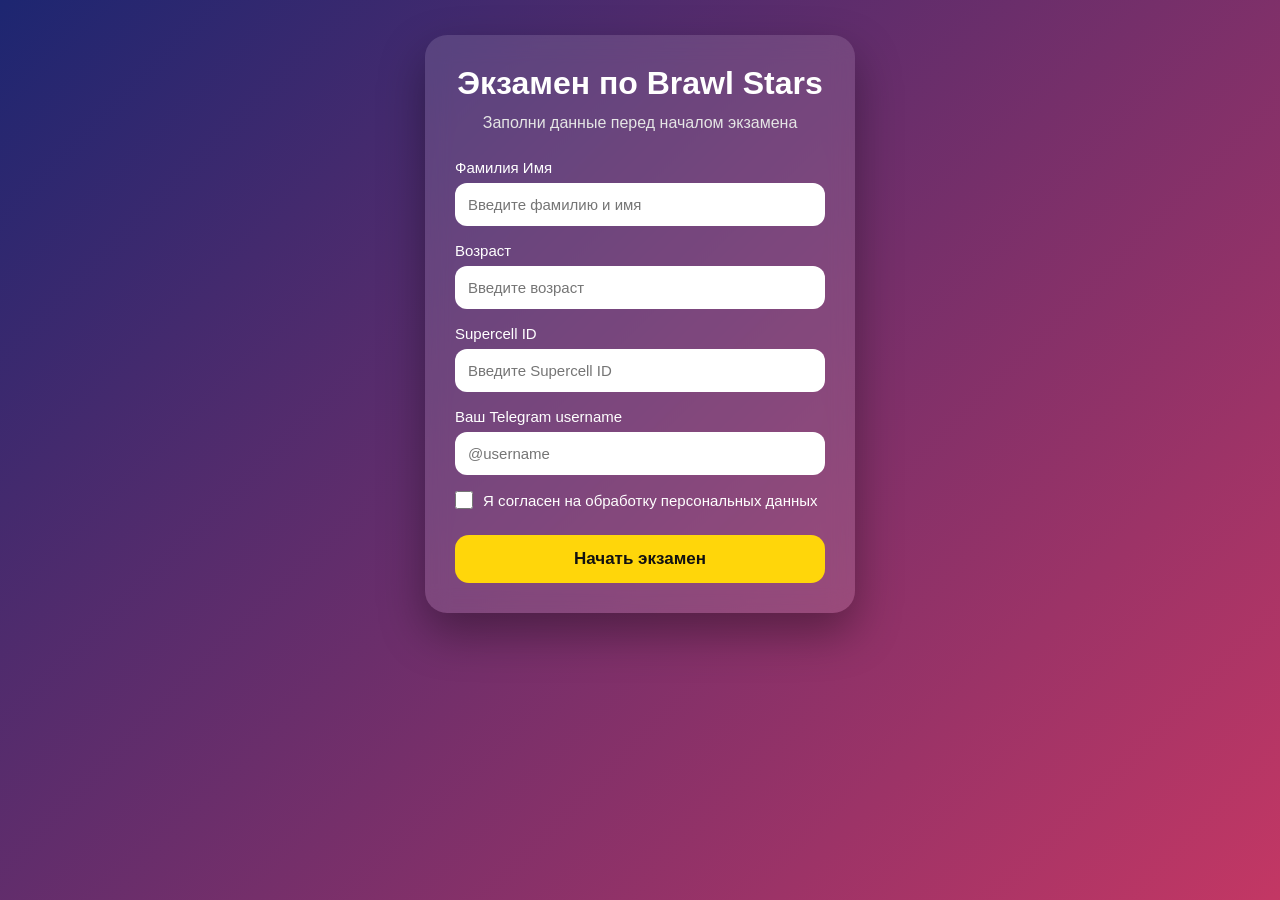
==== index.html @ 9464510b "Add files via upload" ====
<!DOCTYPE html>
<html lang="ru">
<head>
  <meta charset="UTF-8" />
  <meta name="viewport" content="width=device-width, initial-scale=1.0" />
  <title>Регистрация | Экзамен по Brawl Stars</title>
  <link rel="stylesheet" href="style.css" />

  <style>
    .rules-overlay {
      position: fixed;
      inset: 0;
      background: rgba(0, 0, 0, 0.72);
      display: none;
      justify-content: center;
      align-items: center;
      z-index: 9999;
      padding: 20px;
    }

    .rules-overlay.active {
      display: flex;
    }

    .rules-modal {
      width: 100%;
      max-width: 620px;
      background: linear-gradient(135deg, #3b235c, #6d2f70);
      border-radius: 24px;
      padding: 32px;
      box-shadow: 0 25px 70px rgba(0, 0, 0, 0.55);
      border: 2px solid rgba(255, 214, 10, 0.45);
      color: #fff;
      animation: modalShow 0.25s ease;
    }

    @keyframes modalShow {
      from {
        opacity: 0;
        transform: scale(0.92) translateY(20px);
      }
      to {
        opacity: 1;
        transform: scale(1) translateY(0);
      }
    }

    .rules-modal h2 {
      text-align: center;
      color: #ffd60a;
      font-size: 28px;
      margin-bottom: 10px;
      text-transform: uppercase;
    }

    .rules-subtitle {
      text-align: center;
      color: #e8e8e8;
      margin-bottom: 24px;
      font-size: 16px;
    }

    .rules-list {
      background: rgba(0, 0, 0, 0.25);
      border-radius: 18px;
      padding: 20px;
      margin-bottom: 20px;
      line-height: 1.6;
    }

    .rules-list p {
      margin-bottom: 10px;
      font-size: 16px;
    }

    .rules-warning {
      color: #ffd60a;
      font-weight: bold;
      margin-top: 14px;
      text-align: center;
    }

    .rules-check {
      display: flex;
      flex-direction: row;
      align-items: center;
      gap: 12px;
      margin: 18px 0;
      font-size: 15px;
      cursor: pointer;
    }

    .rules-check input {
      width: 20px;
      height: 20px;
      cursor: pointer;
    }

    .rules-buttons {
      display: flex;
      gap: 12px;
      margin-top: 20px;
    }

    .rules-buttons button {
      flex: 1;
      margin-top: 0;
    }

    .rules-cancel {
      background: rgba(255, 255, 255, 0.18);
      color: #fff;
    }

    .rules-cancel:hover {
      background: rgba(255, 255, 255, 0.28);
    }

    .rules-ok:disabled {
      opacity: 0.45;
      cursor: not-allowed;
      transform: none;
    }

    @media (max-width: 520px) {
      .rules-modal {
        padding: 24px;
      }

      .rules-modal h2 {
        font-size: 22px;
      }

      .rules-buttons {
        flex-direction: column;
      }
    }
  </style>
</head>
<body>

  <div class="container">
    <div class="card">
      <h1>Экзамен по Brawl Stars</h1>
      <p class="subtitle">Заполни данные перед началом экзамена</p>

      <form id="registerForm">
        <label>
          Фамилия Имя
          <input type="text" id="fullName" placeholder="Введите фамилию и имя" required />
        </label>

        <label>
          Возраст
          <input type="number" id="age" placeholder="Введите возраст" required min="1" />
        </label>

        <label>
          Supercell ID
          <input type="text" id="supercellId" placeholder="Введите Supercell ID" required />
        </label>

        <label>
          Ваш Telegram username
          <input type="text" id="telegram" placeholder="@username" required />
        </label>

        <label class="checkbox">
          <input type="checkbox" id="consent" required />
          <span>Я согласен на обработку персональных данных</span>
        </label>

        <button type="submit">Начать экзамен</button>
      </form>
    </div>
  </div>

  <div class="rules-overlay" id="rulesOverlay">
    <div class="rules-modal">
      <h2>Внимание</h2>
      <p class="rules-subtitle">Правила проведения экзамена</p>

      <div class="rules-list">
        <p>1. На прохождение экзамена даётся 40 минут.</p>
        <p>2. Нельзя сворачивать вкладку с экзаменом.</p>
        <p>3. Нельзя переходить в другие окна, программы или вкладки.</p>
        <p>4. Нельзя закрывать или обновлять страницу до завершения экзамена.</p>
        <p>5. Нельзя пользоваться поиском, подсказками и сторонними материалами.</p>
        <p>6. Экзамен можно пройти только один раз.</p>
        <p>7. Повторное прохождение экзамена автоматически фиксируется системой и не засчитывается.</p>
        <p>8. При нарушении правил экзамен автоматически аннулируется.</p>

        <p class="rules-warning">
          Система фиксирует нарушения и повторные попытки. В таком случае результат экзамена будет аннулирован.
        </p>
      </div>

      <label class="rules-check">
        <input type="checkbox" id="rulesAccepted" />
        <span>Я ознакомился с правилами проведения экзамена</span>
      </label>

      <div class="rules-buttons">
        <button type="button" class="rules-cancel" id="cancelRulesBtn">Отмена</button>
        <button type="button" class="rules-ok" id="startExamBtn" disabled>ОК, начать экзамен</button>
      </div>
    </div>
  </div>

  <script>
    const form = document.getElementById("registerForm");
    const rulesOverlay = document.getElementById("rulesOverlay");
    const rulesAccepted = document.getElementById("rulesAccepted");
    const startExamBtn = document.getElementById("startExamBtn");
    const cancelRulesBtn = document.getElementById("cancelRulesBtn");
    const telegramInput = document.getElementById("telegram");

    let savedUserData = null;

    telegramInput.addEventListener("focus", function() {
      if (!telegramInput.value.trim()) {
        telegramInput.value = "@";
      }
    });

    telegramInput.addEventListener("input", function() {
      let value = telegramInput.value;

      value = value.replace(/\s/g, "");
      value = value.replace(/@+/g, "");

      telegramInput.value = value ? "@" + value : "@";
    });

    telegramInput.addEventListener("blur", function() {
      if (telegramInput.value === "@") {
        telegramInput.value = "";
      } else {
        telegramInput.value = normalizeTelegramInput(telegramInput.value);
      }
    });

    form.addEventListener("submit", function(event) {
      event.preventDefault();

      savedUserData = {
        fullName: document.getElementById("fullName").value.trim(),
        age: document.getElementById("age").value.trim(),
        supercellId: document.getElementById("supercellId").value.trim(),
        telegram: normalizeTelegramInput(document.getElementById("telegram").value)
      };

      rulesAccepted.checked = false;
      startExamBtn.disabled = true;
      rulesOverlay.classList.add("active");
    });

    rulesAccepted.addEventListener("change", function() {
      startExamBtn.disabled = !rulesAccepted.checked;
    });

    cancelRulesBtn.addEventListener("click", function() {
      rulesOverlay.classList.remove("active");
    });

    startExamBtn.addEventListener("click", function() {
      if (!rulesAccepted.checked || !savedUserData) {
        return;
      }

      localStorage.setItem("brawlExamUser", JSON.stringify(savedUserData));
      localStorage.setItem("brawlExamStartTime", Date.now());
      localStorage.removeItem("brawlExamResult");
      localStorage.removeItem("brawlExamViolation");

      window.location.href = "exam.html";
    });

    function normalizeTelegramInput(value) {
      value = value.trim().replace(/\s/g, "").replace(/@+/g, "");

      if (!value) {
        return "";
      }

      return "@" + value;
    }
  </script>

</body>
</html>
---- style.css ----
* {
    box-sizing: border-box;
    margin: 0;
    padding: 0;
  }
  
  body {
    min-height: 100vh;
    font-family: Arial, sans-serif;
    background: linear-gradient(135deg, #1d2671, #c33764);
    color: #fff;
  }
  
  .container {
    min-height: 100vh;
    display: flex;
    justify-content: center;
    align-items: flex-start;
    padding: 35px 20px;
  }
  
  .card {
    width: 100%;
    max-width: 430px;
    background: rgba(255, 255, 255, 0.12);
    padding: 30px;
    border-radius: 22px;
    box-shadow: 0 20px 45px rgba(0, 0, 0, 0.35);
    backdrop-filter: blur(12px);
  }
  
  .exam-card {
    max-width: 900px;
  }
  
  h1 {
    text-align: center;
    margin-bottom: 10px;
  }
  
  .subtitle {
    text-align: center;
    margin-bottom: 25px;
    color: #e5e5e5;
    line-height: 1.4;
  }
  
  form {
    display: flex;
    flex-direction: column;
    gap: 16px;
  }
  
  label {
    display: flex;
    flex-direction: column;
    gap: 7px;
    font-size: 15px;
  }
  
  input {
    padding: 13px;
    border-radius: 12px;
    border: none;
    outline: none;
    font-size: 15px;
  }
  
  input:focus,
  textarea:focus {
    box-shadow: 0 0 0 3px rgba(255, 214, 10, 0.6);
  }
  
  .checkbox {
    flex-direction: row;
    align-items: center;
    gap: 10px;
  }
  
  .checkbox input {
    width: 18px;
    height: 18px;
  }
  
  button {
    margin-top: 10px;
    padding: 14px;
    border: none;
    border-radius: 14px;
    background: #ffd60a;
    color: #111;
    font-size: 17px;
    font-weight: bold;
    cursor: pointer;
    transition: 0.2s;
  }
  
  button:hover {
    transform: translateY(-2px);
    background: #ffea00;
  }
  
  .timer-box {
    margin: 25px 0;
    padding: 18px;
    text-align: center;
    background: rgba(0, 0, 0, 0.25);
    border-radius: 16px;
    font-size: 20px;
    font-weight: bold;
  }
  
  #timer {
    color: #ffd60a;
    font-size: 28px;
  }
  
  .level-title {
    margin: 35px 0 20px;
    padding: 14px;
    border-radius: 14px;
    background: rgba(255, 214, 10, 0.2);
    color: #ffd60a;
    text-align: center;
  }
  
  .question-block {
    margin-bottom: 24px;
    padding: 20px;
    border-radius: 18px;
    background: rgba(255, 255, 255, 0.13);
  }
  
  .question-block h3 {
    margin-bottom: 8px;
    line-height: 1.4;
  }
  
  .question-points {
    margin-bottom: 14px;
    color: #ffd60a;
    font-weight: bold;
  }
  
  .answer-option {
    display: flex;
    flex-direction: row;
    align-items: center;
    gap: 11px;
    margin: 10px 0;
    padding: 12px;
    border-radius: 12px;
    background: rgba(0, 0, 0, 0.18);
    cursor: pointer;
  }
  
  .answer-option input {
    width: 18px;
    height: 18px;
  }
  
  .answer-option:hover {
    background: rgba(255, 255, 255, 0.18);
  }
  
  textarea {
    width: 100%;
    resize: vertical;
    padding: 14px;
    border-radius: 12px;
    border: none;
    outline: none;
    font-size: 15px;
    font-family: Arial, sans-serif;
  }
  
  .result-box {
    margin-top: 25px;
    padding: 25px;
    border-radius: 18px;
    background: rgba(0, 0, 0, 0.25);
    text-align: center;
    line-height: 1.6;
  }
  
  .result-box h2 {
    margin-bottom: 15px;
    color: #ffd60a;
  }
  
  .small-text {
    margin-top: 15px;
    font-size: 14px;
    color: #ddd;
  }
  
  .hidden {
    display: none;
  }
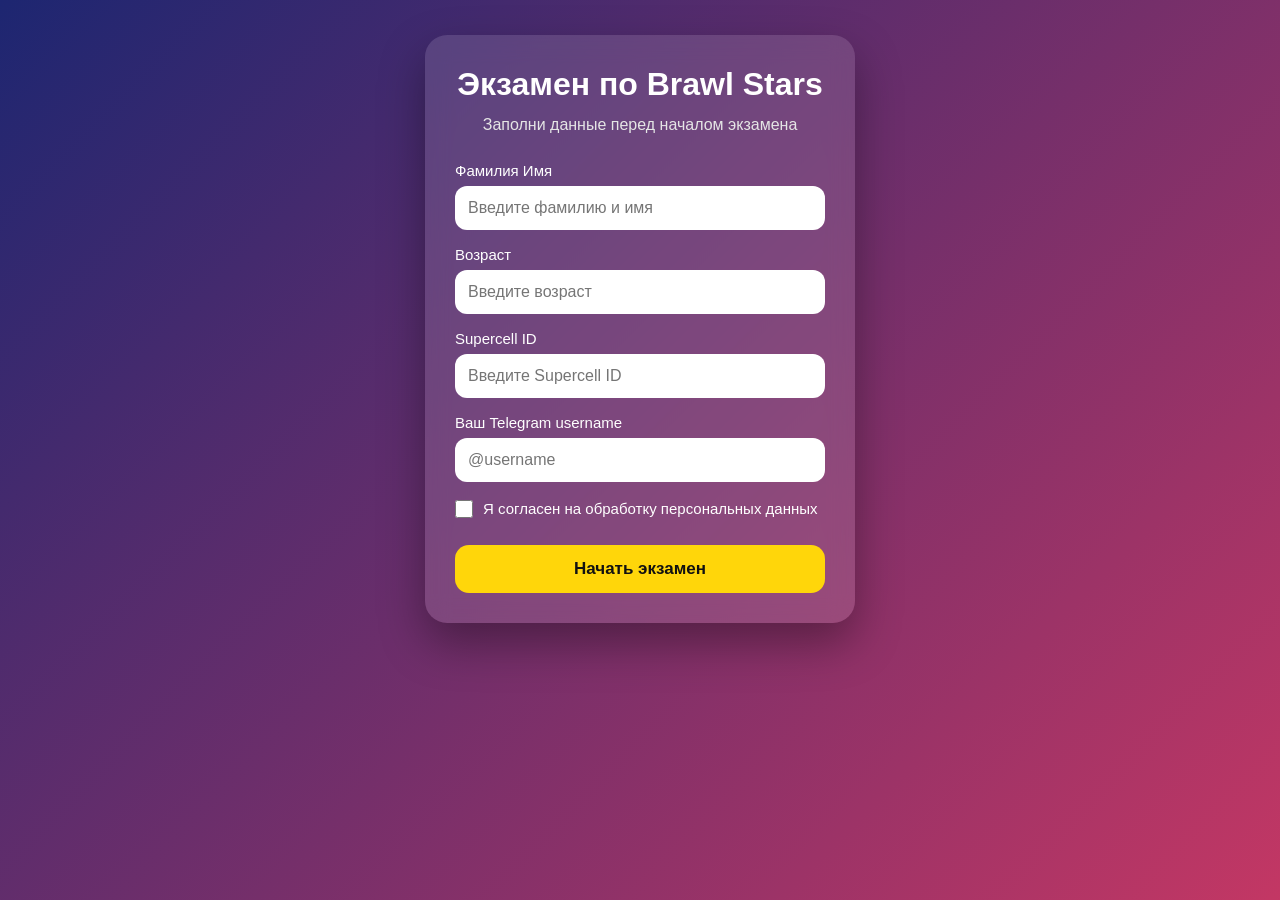
==== commit 004b7c94: "Update index.html" ====
--- a/index.html
+++ b/index.html
@@ -8,133 +8,188 @@
 
   <style>
     .rules-overlay {
-      position: fixed;
-      inset: 0;
-      background: rgba(0, 0, 0, 0.72);
-      display: none;
-      justify-content: center;
-      align-items: center;
-      z-index: 9999;
-      padding: 20px;
-    }
-
-    .rules-overlay.active {
-      display: flex;
-    }
-
-    .rules-modal {
-      width: 100%;
-      max-width: 620px;
-      background: linear-gradient(135deg, #3b235c, #6d2f70);
-      border-radius: 24px;
-      padding: 32px;
-      box-shadow: 0 25px 70px rgba(0, 0, 0, 0.55);
-      border: 2px solid rgba(255, 214, 10, 0.45);
-      color: #fff;
-      animation: modalShow 0.25s ease;
-    }
-
-    @keyframes modalShow {
-      from {
-        opacity: 0;
-        transform: scale(0.92) translateY(20px);
-      }
-      to {
-        opacity: 1;
-        transform: scale(1) translateY(0);
-      }
-    }
-
-    .rules-modal h2 {
-      text-align: center;
-      color: #ffd60a;
-      font-size: 28px;
-      margin-bottom: 10px;
-      text-transform: uppercase;
-    }
-
-    .rules-subtitle {
-      text-align: center;
-      color: #e8e8e8;
-      margin-bottom: 24px;
-      font-size: 16px;
-    }
-
-    .rules-list {
-      background: rgba(0, 0, 0, 0.25);
-      border-radius: 18px;
-      padding: 20px;
-      margin-bottom: 20px;
-      line-height: 1.6;
-    }
-
-    .rules-list p {
-      margin-bottom: 10px;
-      font-size: 16px;
-    }
-
-    .rules-warning {
-      color: #ffd60a;
-      font-weight: bold;
-      margin-top: 14px;
-      text-align: center;
-    }
-
-    .rules-check {
-      display: flex;
-      flex-direction: row;
-      align-items: center;
-      gap: 12px;
-      margin: 18px 0;
-      font-size: 15px;
-      cursor: pointer;
-    }
-
-    .rules-check input {
-      width: 20px;
-      height: 20px;
-      cursor: pointer;
-    }
-
-    .rules-buttons {
-      display: flex;
-      gap: 12px;
-      margin-top: 20px;
-    }
-
-    .rules-buttons button {
-      flex: 1;
-      margin-top: 0;
-    }
-
-    .rules-cancel {
-      background: rgba(255, 255, 255, 0.18);
-      color: #fff;
-    }
-
-    .rules-cancel:hover {
-      background: rgba(255, 255, 255, 0.28);
-    }
-
-    .rules-ok:disabled {
-      opacity: 0.45;
-      cursor: not-allowed;
-      transform: none;
-    }
-
-    @media (max-width: 520px) {
-      .rules-modal {
-        padding: 24px;
-      }
-
-      .rules-modal h2 {
-        font-size: 22px;
-      }
-
-      .rules-buttons {
-        flex-direction: column;
-      }
-    }
+  position: fixed;
+  inset: 0;
+  background: rgba(0, 0, 0, 0.72);
+  display: none;
+  justify-content: center;
+  align-items: center;
+  z-index: 9999;
+  padding: 20px;
+  overflow-y: auto;
+}
+
+.rules-overlay.active {
+  display: flex;
+}
+
+.rules-modal {
+  width: 100%;
+  max-width: 620px;
+  max-height: calc(100dvh - 40px);
+  background: linear-gradient(135deg, #3b235c, #6d2f70);
+  border-radius: 24px;
+  padding: 32px;
+  box-shadow: 0 25px 70px rgba(0, 0, 0, 0.55);
+  border: 2px solid rgba(255, 214, 10, 0.45);
+  color: #fff;
+  animation: modalShow 0.25s ease;
+  display: flex;
+  flex-direction: column;
+  overflow: hidden;
+}
+
+@keyframes modalShow {
+  from {
+    opacity: 0;
+    transform: scale(0.92) translateY(20px);
+  }
+  to {
+    opacity: 1;
+    transform: scale(1) translateY(0);
+  }
+}
+
+.rules-modal h2 {
+  text-align: center;
+  color: #ffd60a;
+  font-size: 28px;
+  margin-bottom: 10px;
+  text-transform: uppercase;
+  flex-shrink: 0;
+}
+
+.rules-subtitle {
+  text-align: center;
+  color: #e8e8e8;
+  margin-bottom: 20px;
+  font-size: 16px;
+  flex-shrink: 0;
+}
+
+.rules-list {
+  background: rgba(0, 0, 0, 0.25);
+  border-radius: 18px;
+  padding: 20px;
+  margin-bottom: 18px;
+  line-height: 1.6;
+  overflow-y: auto;
+  flex: 1;
+}
+
+.rules-list p {
+  margin-bottom: 10px;
+  font-size: 16px;
+}
+
+.rules-warning {
+  color: #ffd60a;
+  font-weight: bold;
+  margin-top: 14px;
+  text-align: center;
+}
+
+.rules-check {
+  display: flex;
+  flex-direction: row;
+  align-items: flex-start;
+  gap: 12px;
+  margin: 14px 0;
+  font-size: 15px;
+  cursor: pointer;
+  flex-shrink: 0;
+  line-height: 1.4;
+}
+
+.rules-check input {
+  width: 20px;
+  height: 20px;
+  min-width: 20px;
+  cursor: pointer;
+  margin-top: 2px;
+}
+
+.rules-buttons {
+  display: flex;
+  gap: 12px;
+  margin-top: 12px;
+  flex-shrink: 0;
+}
+
+.rules-buttons button {
+  flex: 1;
+  margin-top: 0;
+}
+
+.rules-cancel {
+  background: rgba(255, 255, 255, 0.18);
+  color: #fff;
+}
+
+.rules-cancel:hover {
+  background: rgba(255, 255, 255, 0.28);
+}
+
+.rules-ok:disabled {
+  opacity: 0.45;
+  cursor: not-allowed;
+  transform: none;
+}
+
+/* Телефоны */
+@media (max-width: 520px) {
+  .rules-overlay {
+    align-items: flex-start;
+    padding: 10px;
+  }
+
+  .rules-modal {
+    max-height: calc(100dvh - 20px);
+    padding: 18px;
+    border-radius: 18px;
+  }
+
+  .rules-modal h2 {
+    font-size: 22px;
+    margin-bottom: 6px;
+  }
+
+  .rules-subtitle {
+    font-size: 14px;
+    margin-bottom: 12px;
+  }
+
+  .rules-list {
+    padding: 14px;
+    border-radius: 14px;
+    margin-bottom: 12px;
+    line-height: 1.45;
+  }
+
+  .rules-list p {
+    font-size: 14px;
+    margin-bottom: 8px;
+  }
+
+  .rules-warning {
+    font-size: 14px;
+  }
+
+  .rules-check {
+    font-size: 14px;
+    margin: 10px 0;
+  }
+
+  .rules-buttons {
+    flex-direction: column;
+    gap: 8px;
+  }
+
+  .rules-buttons button {
+    padding: 12px;
+    font-size: 15px;
+  }
+}
   </style>
 </head>
 <body>
@@ -288,4 +343,4 @@
   </script>
 
 </body>
-</html>+</html>
--- a/style.css
+++ b/style.css
@@ -1,199 +1,395 @@
 * {
-    box-sizing: border-box;
-    margin: 0;
-    padding: 0;
-  }
-  
+  box-sizing: border-box;
+  margin: 0;
+  padding: 0;
+}
+
+html {
+  width: 100%;
+  min-height: 100%;
+  scroll-behavior: smooth;
+}
+
+body {
+  width: 100%;
+  min-height: 100vh;
+  font-family: Arial, sans-serif;
+  background: linear-gradient(135deg, #1d2671, #c33764);
+  color: #fff;
+  overflow-x: hidden;
+}
+
+.container {
+  width: 100%;
+  min-height: 100vh;
+  display: flex;
+  justify-content: center;
+  align-items: flex-start;
+  padding: 35px 20px;
+}
+
+.card {
+  width: 100%;
+  max-width: 430px;
+  background: rgba(255, 255, 255, 0.12);
+  padding: 30px;
+  border-radius: 22px;
+  box-shadow: 0 20px 45px rgba(0, 0, 0, 0.35);
+  backdrop-filter: blur(12px);
+}
+
+.exam-card {
+  max-width: 900px;
+}
+
+h1 {
+  text-align: center;
+  margin-bottom: 10px;
+  font-size: 32px;
+  line-height: 1.2;
+}
+
+h2 {
+  line-height: 1.3;
+}
+
+.subtitle {
+  text-align: center;
+  margin-bottom: 25px;
+  color: #e5e5e5;
+  line-height: 1.5;
+  word-break: break-word;
+}
+
+form {
+  display: flex;
+  flex-direction: column;
+  gap: 16px;
+}
+
+label {
+  display: flex;
+  flex-direction: column;
+  gap: 7px;
+  font-size: 15px;
+}
+
+input,
+textarea,
+button {
+  font-family: Arial, sans-serif;
+}
+
+input {
+  width: 100%;
+  padding: 13px;
+  border-radius: 12px;
+  border: none;
+  outline: none;
+  font-size: 16px;
+}
+
+textarea {
+  width: 100%;
+  resize: vertical;
+  min-height: 100px;
+  padding: 14px;
+  border-radius: 12px;
+  border: none;
+  outline: none;
+  font-size: 16px;
+  line-height: 1.4;
+}
+
+input:focus,
+textarea:focus {
+  box-shadow: 0 0 0 3px rgba(255, 214, 10, 0.6);
+}
+
+.checkbox {
+  flex-direction: row;
+  align-items: flex-start;
+  gap: 10px;
+  line-height: 1.4;
+}
+
+.checkbox input {
+  width: 18px;
+  height: 18px;
+  min-width: 18px;
+  margin-top: 2px;
+}
+
+button {
+  width: 100%;
+  margin-top: 10px;
+  padding: 14px;
+  border: none;
+  border-radius: 14px;
+  background: #ffd60a;
+  color: #111;
+  font-size: 17px;
+  font-weight: bold;
+  cursor: pointer;
+  transition: 0.2s;
+}
+
+button:hover {
+  transform: translateY(-2px);
+  background: #ffea00;
+}
+
+.timer-box {
+  margin: 25px 0;
+  padding: 18px;
+  text-align: center;
+  background: rgba(0, 0, 0, 0.25);
+  border-radius: 16px;
+  font-size: 20px;
+  font-weight: bold;
+}
+
+#timer {
+  color: #ffd60a;
+  font-size: 28px;
+}
+
+.level-title {
+  margin: 35px 0 20px;
+  padding: 14px;
+  border-radius: 14px;
+  background: rgba(255, 214, 10, 0.2);
+  color: #ffd60a;
+  text-align: center;
+  font-size: 24px;
+}
+
+.question-block {
+  margin-bottom: 24px;
+  padding: 20px;
+  border-radius: 18px;
+  background: rgba(255, 255, 255, 0.13);
+}
+
+.question-block h3 {
+  margin-bottom: 14px;
+  line-height: 1.45;
+  font-size: 19px;
+}
+
+.answer-option {
+  display: flex;
+  flex-direction: row;
+  align-items: flex-start;
+  gap: 11px;
+  margin: 10px 0;
+  padding: 12px;
+  border-radius: 12px;
+  background: rgba(0, 0, 0, 0.18);
+  cursor: pointer;
+  line-height: 1.4;
+}
+
+.answer-option input {
+  width: 18px;
+  height: 18px;
+  min-width: 18px;
+  margin-top: 2px;
+  padding: 0;
+}
+
+.answer-option span {
+  flex: 1;
+}
+
+.answer-option:hover {
+  background: rgba(255, 255, 255, 0.18);
+}
+
+.result-box {
+  margin-top: 25px;
+  padding: 25px;
+  border-radius: 18px;
+  background: rgba(0, 0, 0, 0.25);
+  text-align: center;
+  line-height: 1.6;
+}
+
+.result-box h2 {
+  margin-bottom: 15px;
+  color: #ffd60a;
+}
+
+.small-text {
+  margin-top: 15px;
+  font-size: 14px;
+  color: #ddd;
+}
+
+.hidden {
+  display: none;
+}
+
+/* Планшеты */
+@media (max-width: 768px) {
+  .container {
+    padding: 22px 14px;
+  }
+
+  .card {
+    padding: 24px;
+    border-radius: 20px;
+  }
+
+  .exam-card {
+    max-width: 100%;
+  }
+
+  h1 {
+    font-size: 28px;
+  }
+
+  .timer-box {
+    position: sticky;
+    top: 10px;
+    z-index: 10;
+    margin: 20px 0;
+    font-size: 18px;
+  }
+
+  #timer {
+    font-size: 26px;
+  }
+
+  .question-block {
+    padding: 18px;
+  }
+
+  .question-block h3 {
+    font-size: 18px;
+  }
+
+  .level-title {
+    font-size: 22px;
+  }
+}
+
+/* Телефоны */
+@media (max-width: 480px) {
   body {
-    min-height: 100vh;
-    font-family: Arial, sans-serif;
-    background: linear-gradient(135deg, #1d2671, #c33764);
-    color: #fff;
-  }
-  
+    background: linear-gradient(160deg, #1d2671, #8e2f73);
+  }
+
   .container {
-    min-height: 100vh;
-    display: flex;
-    justify-content: center;
-    align-items: flex-start;
-    padding: 35px 20px;
-  }
-  
+    padding: 12px;
+  }
+
   .card {
-    width: 100%;
-    max-width: 430px;
-    background: rgba(255, 255, 255, 0.12);
-    padding: 30px;
-    border-radius: 22px;
-    box-shadow: 0 20px 45px rgba(0, 0, 0, 0.35);
-    backdrop-filter: blur(12px);
-  }
-  
-  .exam-card {
-    max-width: 900px;
-  }
-  
+    padding: 18px;
+    border-radius: 18px;
+    box-shadow: 0 14px 35px rgba(0, 0, 0, 0.35);
+  }
+
   h1 {
-    text-align: center;
-    margin-bottom: 10px;
-  }
-  
+    font-size: 24px;
+    margin-bottom: 8px;
+  }
+
   .subtitle {
-    text-align: center;
-    margin-bottom: 25px;
-    color: #e5e5e5;
-    line-height: 1.4;
-  }
-  
-  form {
-    display: flex;
-    flex-direction: column;
-    gap: 16px;
-  }
-  
+    font-size: 14px;
+    margin-bottom: 18px;
+  }
+
   label {
-    display: flex;
-    flex-direction: column;
-    gap: 7px;
+    font-size: 14px;
+  }
+
+  input {
+    padding: 12px;
+    font-size: 16px;
+  }
+
+  button {
+    padding: 13px;
+    font-size: 16px;
+    border-radius: 13px;
+  }
+
+  .timer-box {
+    top: 8px;
+    padding: 14px 10px;
+    border-radius: 14px;
+    font-size: 16px;
+  }
+
+  #timer {
+    display: inline-block;
+    font-size: 24px;
+    margin-left: 4px;
+  }
+
+  .level-title {
+    margin: 26px 0 14px;
+    padding: 12px;
+    font-size: 19px;
+  }
+
+  .question-block {
+    margin-bottom: 18px;
+    padding: 15px;
+    border-radius: 16px;
+  }
+
+  .question-block h3 {
+    font-size: 16px;
+    line-height: 1.45;
+  }
+
+  .answer-option {
+    padding: 11px;
+    gap: 10px;
     font-size: 15px;
   }
-  
-  input {
-    padding: 13px;
-    border-radius: 12px;
-    border: none;
-    outline: none;
+
+  textarea {
+    min-height: 90px;
+    font-size: 16px;
+  }
+
+  .result-box {
+    padding: 20px 15px;
     font-size: 15px;
   }
-  
-  input:focus,
-  textarea:focus {
-    box-shadow: 0 0 0 3px rgba(255, 214, 10, 0.6);
-  }
-  
-  .checkbox {
-    flex-direction: row;
-    align-items: center;
-    gap: 10px;
-  }
-  
-  .checkbox input {
-    width: 18px;
-    height: 18px;
-  }
-  
-  button {
-    margin-top: 10px;
-    padding: 14px;
-    border: none;
-    border-radius: 14px;
-    background: #ffd60a;
-    color: #111;
-    font-size: 17px;
-    font-weight: bold;
-    cursor: pointer;
-    transition: 0.2s;
-  }
-  
-  button:hover {
-    transform: translateY(-2px);
-    background: #ffea00;
-  }
-  
-  .timer-box {
-    margin: 25px 0;
-    padding: 18px;
-    text-align: center;
-    background: rgba(0, 0, 0, 0.25);
+
+  .result-box h2 {
+    font-size: 22px;
+  }
+}
+
+/* Очень маленькие экраны */
+@media (max-width: 360px) {
+  .container {
+    padding: 8px;
+  }
+
+  .card {
+    padding: 15px;
     border-radius: 16px;
-    font-size: 20px;
-    font-weight: bold;
-  }
-  
+  }
+
+  h1 {
+    font-size: 22px;
+  }
+
+  .question-block h3 {
+    font-size: 15px;
+  }
+
+  .answer-option {
+    font-size: 14px;
+  }
+
   #timer {
-    color: #ffd60a;
-    font-size: 28px;
-  }
-  
-  .level-title {
-    margin: 35px 0 20px;
-    padding: 14px;
-    border-radius: 14px;
-    background: rgba(255, 214, 10, 0.2);
-    color: #ffd60a;
-    text-align: center;
-  }
-  
-  .question-block {
-    margin-bottom: 24px;
-    padding: 20px;
-    border-radius: 18px;
-    background: rgba(255, 255, 255, 0.13);
-  }
-  
-  .question-block h3 {
-    margin-bottom: 8px;
-    line-height: 1.4;
-  }
-  
-  .question-points {
-    margin-bottom: 14px;
-    color: #ffd60a;
-    font-weight: bold;
-  }
-  
-  .answer-option {
-    display: flex;
-    flex-direction: row;
-    align-items: center;
-    gap: 11px;
-    margin: 10px 0;
-    padding: 12px;
-    border-radius: 12px;
-    background: rgba(0, 0, 0, 0.18);
-    cursor: pointer;
-  }
-  
-  .answer-option input {
-    width: 18px;
-    height: 18px;
-  }
-  
-  .answer-option:hover {
-    background: rgba(255, 255, 255, 0.18);
-  }
-  
-  textarea {
-    width: 100%;
-    resize: vertical;
-    padding: 14px;
-    border-radius: 12px;
-    border: none;
-    outline: none;
-    font-size: 15px;
-    font-family: Arial, sans-serif;
-  }
-  
-  .result-box {
-    margin-top: 25px;
-    padding: 25px;
-    border-radius: 18px;
-    background: rgba(0, 0, 0, 0.25);
-    text-align: center;
-    line-height: 1.6;
-  }
-  
-  .result-box h2 {
-    margin-bottom: 15px;
-    color: #ffd60a;
-  }
-  
-  .small-text {
-    margin-top: 15px;
-    font-size: 14px;
-    color: #ddd;
-  }
-  
-  .hidden {
-    display: none;
-  }+    font-size: 22px;
+  }
+}
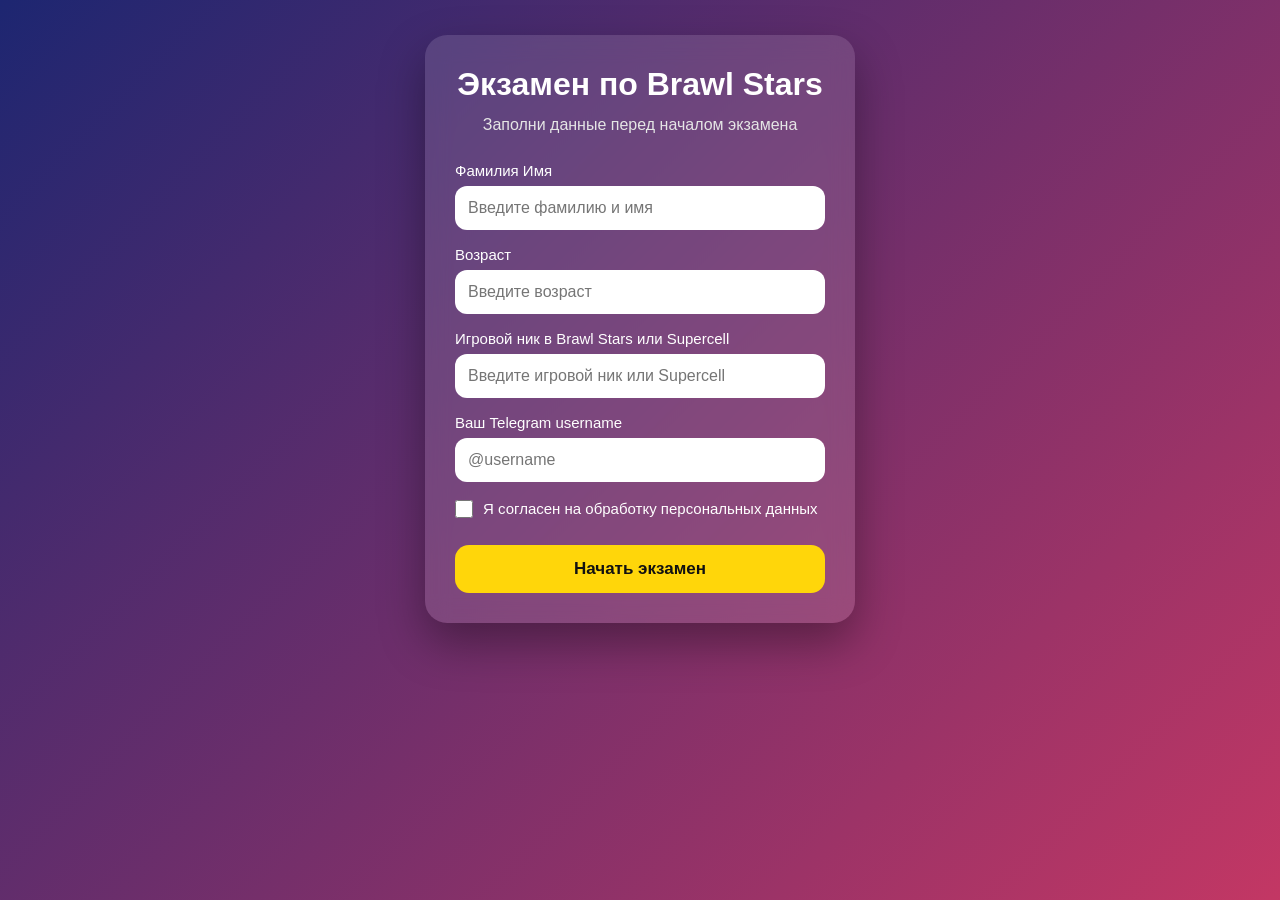
==== commit b6bf5490: "Update index.html" ====
--- a/index.html
+++ b/index.html
@@ -8,188 +8,187 @@
 
   <style>
     .rules-overlay {
-  position: fixed;
-  inset: 0;
-  background: rgba(0, 0, 0, 0.72);
-  display: none;
-  justify-content: center;
-  align-items: center;
-  z-index: 9999;
-  padding: 20px;
-  overflow-y: auto;
-}
-
-.rules-overlay.active {
-  display: flex;
-}
-
-.rules-modal {
-  width: 100%;
-  max-width: 620px;
-  max-height: calc(100dvh - 40px);
-  background: linear-gradient(135deg, #3b235c, #6d2f70);
-  border-radius: 24px;
-  padding: 32px;
-  box-shadow: 0 25px 70px rgba(0, 0, 0, 0.55);
-  border: 2px solid rgba(255, 214, 10, 0.45);
-  color: #fff;
-  animation: modalShow 0.25s ease;
-  display: flex;
-  flex-direction: column;
-  overflow: hidden;
-}
-
-@keyframes modalShow {
-  from {
-    opacity: 0;
-    transform: scale(0.92) translateY(20px);
-  }
-  to {
-    opacity: 1;
-    transform: scale(1) translateY(0);
-  }
-}
-
-.rules-modal h2 {
-  text-align: center;
-  color: #ffd60a;
-  font-size: 28px;
-  margin-bottom: 10px;
-  text-transform: uppercase;
-  flex-shrink: 0;
-}
-
-.rules-subtitle {
-  text-align: center;
-  color: #e8e8e8;
-  margin-bottom: 20px;
-  font-size: 16px;
-  flex-shrink: 0;
-}
-
-.rules-list {
-  background: rgba(0, 0, 0, 0.25);
-  border-radius: 18px;
-  padding: 20px;
-  margin-bottom: 18px;
-  line-height: 1.6;
-  overflow-y: auto;
-  flex: 1;
-}
-
-.rules-list p {
-  margin-bottom: 10px;
-  font-size: 16px;
-}
-
-.rules-warning {
-  color: #ffd60a;
-  font-weight: bold;
-  margin-top: 14px;
-  text-align: center;
-}
-
-.rules-check {
-  display: flex;
-  flex-direction: row;
-  align-items: flex-start;
-  gap: 12px;
-  margin: 14px 0;
-  font-size: 15px;
-  cursor: pointer;
-  flex-shrink: 0;
-  line-height: 1.4;
-}
-
-.rules-check input {
-  width: 20px;
-  height: 20px;
-  min-width: 20px;
-  cursor: pointer;
-  margin-top: 2px;
-}
-
-.rules-buttons {
-  display: flex;
-  gap: 12px;
-  margin-top: 12px;
-  flex-shrink: 0;
-}
-
-.rules-buttons button {
-  flex: 1;
-  margin-top: 0;
-}
-
-.rules-cancel {
-  background: rgba(255, 255, 255, 0.18);
-  color: #fff;
-}
-
-.rules-cancel:hover {
-  background: rgba(255, 255, 255, 0.28);
-}
-
-.rules-ok:disabled {
-  opacity: 0.45;
-  cursor: not-allowed;
-  transform: none;
-}
-
-/* Телефоны */
-@media (max-width: 520px) {
-  .rules-overlay {
-    align-items: flex-start;
-    padding: 10px;
-  }
-
-  .rules-modal {
-    max-height: calc(100dvh - 20px);
-    padding: 18px;
-    border-radius: 18px;
-  }
-
-  .rules-modal h2 {
-    font-size: 22px;
-    margin-bottom: 6px;
-  }
-
-  .rules-subtitle {
-    font-size: 14px;
-    margin-bottom: 12px;
-  }
-
-  .rules-list {
-    padding: 14px;
-    border-radius: 14px;
-    margin-bottom: 12px;
-    line-height: 1.45;
-  }
-
-  .rules-list p {
-    font-size: 14px;
-    margin-bottom: 8px;
-  }
-
-  .rules-warning {
-    font-size: 14px;
-  }
-
-  .rules-check {
-    font-size: 14px;
-    margin: 10px 0;
-  }
-
-  .rules-buttons {
-    flex-direction: column;
-    gap: 8px;
-  }
-
-  .rules-buttons button {
-    padding: 12px;
-    font-size: 15px;
-  }
-}
+      position: fixed;
+      inset: 0;
+      background: rgba(0, 0, 0, 0.72);
+      display: none;
+      justify-content: center;
+      align-items: center;
+      z-index: 9999;
+      padding: 20px;
+      overflow-y: auto;
+    }
+
+    .rules-overlay.active {
+      display: flex;
+    }
+
+    .rules-modal {
+      width: 100%;
+      max-width: 620px;
+      max-height: calc(100dvh - 40px);
+      background: linear-gradient(135deg, #3b235c, #6d2f70);
+      border-radius: 24px;
+      padding: 32px;
+      box-shadow: 0 25px 70px rgba(0, 0, 0, 0.55);
+      border: 2px solid rgba(255, 214, 10, 0.45);
+      color: #fff;
+      animation: modalShow 0.25s ease;
+      display: flex;
+      flex-direction: column;
+      overflow: hidden;
+    }
+
+    @keyframes modalShow {
+      from {
+        opacity: 0;
+        transform: scale(0.92) translateY(20px);
+      }
+      to {
+        opacity: 1;
+        transform: scale(1) translateY(0);
+      }
+    }
+
+    .rules-modal h2 {
+      text-align: center;
+      color: #ffd60a;
+      font-size: 28px;
+      margin-bottom: 10px;
+      text-transform: uppercase;
+      flex-shrink: 0;
+    }
+
+    .rules-subtitle {
+      text-align: center;
+      color: #e8e8e8;
+      margin-bottom: 20px;
+      font-size: 16px;
+      flex-shrink: 0;
+    }
+
+    .rules-list {
+      background: rgba(0, 0, 0, 0.25);
+      border-radius: 18px;
+      padding: 20px;
+      margin-bottom: 18px;
+      line-height: 1.6;
+      overflow-y: auto;
+      flex: 1;
+    }
+
+    .rules-list p {
+      margin-bottom: 10px;
+      font-size: 16px;
+    }
+
+    .rules-warning {
+      color: #ffd60a;
+      font-weight: bold;
+      margin-top: 14px;
+      text-align: center;
+    }
+
+    .rules-check {
+      display: flex;
+      flex-direction: row;
+      align-items: flex-start;
+      gap: 12px;
+      margin: 14px 0;
+      font-size: 15px;
+      cursor: pointer;
+      flex-shrink: 0;
+      line-height: 1.4;
+    }
+
+    .rules-check input {
+      width: 20px;
+      height: 20px;
+      min-width: 20px;
+      cursor: pointer;
+      margin-top: 2px;
+    }
+
+    .rules-buttons {
+      display: flex;
+      gap: 12px;
+      margin-top: 12px;
+      flex-shrink: 0;
+    }
+
+    .rules-buttons button {
+      flex: 1;
+      margin-top: 0;
+    }
+
+    .rules-cancel {
+      background: rgba(255, 255, 255, 0.18);
+      color: #fff;
+    }
+
+    .rules-cancel:hover {
+      background: rgba(255, 255, 255, 0.28);
+    }
+
+    .rules-ok:disabled {
+      opacity: 0.45;
+      cursor: not-allowed;
+      transform: none;
+    }
+
+    @media (max-width: 520px) {
+      .rules-overlay {
+        align-items: flex-start;
+        padding: 10px;
+      }
+
+      .rules-modal {
+        max-height: calc(100dvh - 20px);
+        padding: 18px;
+        border-radius: 18px;
+      }
+
+      .rules-modal h2 {
+        font-size: 22px;
+        margin-bottom: 6px;
+      }
+
+      .rules-subtitle {
+        font-size: 14px;
+        margin-bottom: 12px;
+      }
+
+      .rules-list {
+        padding: 14px;
+        border-radius: 14px;
+        margin-bottom: 12px;
+        line-height: 1.45;
+      }
+
+      .rules-list p {
+        font-size: 14px;
+        margin-bottom: 8px;
+      }
+
+      .rules-warning {
+        font-size: 14px;
+      }
+
+      .rules-check {
+        font-size: 14px;
+        margin: 10px 0;
+      }
+
+      .rules-buttons {
+        flex-direction: column;
+        gap: 8px;
+      }
+
+      .rules-buttons button {
+        padding: 12px;
+        font-size: 15px;
+      }
+    }
   </style>
 </head>
 <body>
@@ -211,8 +210,8 @@
         </label>
 
         <label>
-          Supercell ID
-          <input type="text" id="supercellId" placeholder="Введите Supercell ID" required />
+          Игровой ник в Brawl Stars или Supercell
+          <input type="text" id="supercellId" placeholder="Введите игровой ник или Supercell" required />
         </label>
 
         <label>
@@ -236,14 +235,15 @@
       <p class="rules-subtitle">Правила проведения экзамена</p>
 
       <div class="rules-list">
-        <p>1. На прохождение экзамена даётся 40 минут.</p>
+        <p>1. На прохождение экзамена даётся 25 минут.</p>
         <p>2. Нельзя сворачивать вкладку с экзаменом.</p>
         <p>3. Нельзя переходить в другие окна, программы или вкладки.</p>
         <p>4. Нельзя закрывать или обновлять страницу до завершения экзамена.</p>
         <p>5. Нельзя пользоваться поиском, подсказками и сторонними материалами.</p>
         <p>6. Экзамен можно пройти только один раз.</p>
-        <p>7. Повторное прохождение экзамена автоматически фиксируется системой и не засчитывается.</p>
-        <p>8. При нарушении правил экзамен автоматически аннулируется.</p>
+        <p>7. Будут учитываться только попытки, в которых указан действующий Telegram username.</p>
+        <p>8. Повторное прохождение экзамена автоматически фиксируется системой и не засчитывается.</p>
+        <p>9. При нарушении правил экзамен автоматически аннулируется.</p>
 
         <p class="rules-warning">
           Система фиксирует нарушения и повторные попытки. В таком случае результат экзамена будет аннулирован.
--- a/style.css
+++ b/style.css
@@ -1,395 +1,403 @@
 * {
-  box-sizing: border-box;
-  margin: 0;
-  padding: 0;
+    box-sizing: border-box;
+    margin: 0;
+    padding: 0;
+  }
+  
+  html {
+    width: 100%;
+    min-height: 100%;
+    scroll-behavior: smooth;
+  }
+  
+  body {
+    width: 100%;
+    min-height: 100vh;
+    font-family: Arial, sans-serif;
+    background: linear-gradient(135deg, #1d2671, #c33764);
+    color: #fff;
+    overflow-x: hidden;
+  }
+  
+  .container {
+    width: 100%;
+    min-height: 100vh;
+    display: flex;
+    justify-content: center;
+    align-items: flex-start;
+    padding: 35px 20px;
+  }
+  
+  .card {
+    width: 100%;
+    max-width: 430px;
+    background: rgba(255, 255, 255, 0.12);
+    padding: 30px;
+    border-radius: 22px;
+    box-shadow: 0 20px 45px rgba(0, 0, 0, 0.35);
+    backdrop-filter: blur(12px);
+  }
+  
+  .exam-card {
+    max-width: 900px;
+  }
+  
+  h1 {
+    text-align: center;
+    margin-bottom: 10px;
+    font-size: 32px;
+    line-height: 1.2;
+  }
+  
+  h2 {
+    line-height: 1.3;
+  }
+  
+  .subtitle {
+    text-align: center;
+    margin-bottom: 25px;
+    color: #e5e5e5;
+    line-height: 1.5;
+    word-break: break-word;
+  }
+  
+  form {
+    display: flex;
+    flex-direction: column;
+    gap: 16px;
+  }
+  
+  label {
+    display: flex;
+    flex-direction: column;
+    gap: 7px;
+    font-size: 15px;
+  }
+  
+  input,
+  textarea,
+  button {
+    font-family: Arial, sans-serif;
+  }
+  
+  input {
+    width: 100%;
+    padding: 13px;
+    border-radius: 12px;
+    border: none;
+    outline: none;
+    font-size: 16px;
+  }
+  
+  textarea {
+    width: 100%;
+    resize: vertical;
+    min-height: 100px;
+    padding: 14px;
+    border-radius: 12px;
+    border: none;
+    outline: none;
+    font-size: 16px;
+    line-height: 1.4;
+  }
+  
+  input:focus,
+  textarea:focus {
+    box-shadow: 0 0 0 3px rgba(255, 214, 10, 0.6);
+  }
+  
+  .checkbox {
+    flex-direction: row;
+    align-items: flex-start;
+    gap: 10px;
+    line-height: 1.4;
+  }
+  
+  .checkbox input {
+    width: 18px;
+    height: 18px;
+    min-width: 18px;
+    margin-top: 2px;
+  }
+  
+  button {
+    width: 100%;
+    margin-top: 10px;
+    padding: 14px;
+    border: none;
+    border-radius: 14px;
+    background: #ffd60a;
+    color: #111;
+    font-size: 17px;
+    font-weight: bold;
+    cursor: pointer;
+    transition: 0.2s;
+  }
+  
+  button:hover {
+    transform: translateY(-2px);
+    background: #ffea00;
+  }
+  
+  .timer-box {
+    margin: 25px 0;
+    padding: 18px;
+    text-align: center;
+    background: rgba(0, 0, 0, 0.25);
+    border-radius: 16px;
+    font-size: 20px;
+    font-weight: bold;
+  }
+  
+  #timer {
+    color: #ffd60a;
+    font-size: 28px;
+  }
+  
+  .level-title {
+    margin: 35px 0 20px;
+    padding: 14px;
+    border-radius: 14px;
+    background: rgba(255, 214, 10, 0.2);
+    color: #ffd60a;
+    text-align: center;
+    font-size: 24px;
+  }
+  
+  .question-block {
+    margin-bottom: 24px;
+    padding: 20px;
+    border-radius: 18px;
+    background: rgba(255, 255, 255, 0.13);
+  }
+  
+  .question-block h3 {
+    margin-bottom: 14px;
+    line-height: 1.45;
+    font-size: 19px;
+  }
+  
+  .answer-option {
+    display: flex;
+    flex-direction: row;
+    align-items: flex-start;
+    gap: 11px;
+    margin: 10px 0;
+    padding: 12px;
+    border-radius: 12px;
+    background: rgba(0, 0, 0, 0.18);
+    cursor: pointer;
+    line-height: 1.4;
+  }
+  
+  .answer-option input {
+    width: 18px;
+    height: 18px;
+    min-width: 18px;
+    margin-top: 2px;
+    padding: 0;
+  }
+  
+  .answer-option span {
+    flex: 1;
+  }
+  
+  .answer-option:hover {
+    background: rgba(255, 255, 255, 0.18);
+  }
+  
+  .result-box {
+    margin-top: 25px;
+    padding: 25px;
+    border-radius: 18px;
+    background: rgba(0, 0, 0, 0.25);
+    text-align: center;
+    line-height: 1.6;
+  }
+  
+  .result-box h2 {
+    margin-bottom: 15px;
+    color: #ffd60a;
+  }
+  
+  .small-text {
+    margin-top: 15px;
+    font-size: 14px;
+    color: #ddd;
+  }
+  
+  .hidden {
+    display: none;
+  }
+  
+  /* Планшеты */
+  @media (max-width: 768px) {
+    .container {
+      padding: 22px 14px;
+    }
+  
+    .card {
+      padding: 24px;
+      border-radius: 20px;
+    }
+  
+    .exam-card {
+      max-width: 100%;
+    }
+  
+    h1 {
+      font-size: 28px;
+    }
+  
+    .timer-box {
+      position: sticky;
+      top: 10px;
+      z-index: 10;
+      margin: 20px 0;
+      font-size: 18px;
+    }
+  
+    #timer {
+      font-size: 26px;
+    }
+  
+    .question-block {
+      padding: 18px;
+    }
+  
+    .question-block h3 {
+      font-size: 18px;
+    }
+  
+    .level-title {
+      font-size: 22px;
+    }
+  }
+  
+  /* Телефоны */
+  @media (max-width: 480px) {
+    body {
+      background: linear-gradient(160deg, #1d2671, #8e2f73);
+    }
+  
+    .container {
+      padding: 12px;
+    }
+  
+    .card {
+      padding: 18px;
+      border-radius: 18px;
+      box-shadow: 0 14px 35px rgba(0, 0, 0, 0.35);
+    }
+  
+    h1 {
+      font-size: 24px;
+      margin-bottom: 8px;
+    }
+  
+    .subtitle {
+      font-size: 14px;
+      margin-bottom: 18px;
+    }
+  
+    label {
+      font-size: 14px;
+    }
+  
+    input {
+      padding: 12px;
+      font-size: 16px;
+    }
+  
+    button {
+      padding: 13px;
+      font-size: 16px;
+      border-radius: 13px;
+    }
+  
+    .timer-box {
+      top: 8px;
+      padding: 14px 10px;
+      border-radius: 14px;
+      font-size: 16px;
+    }
+  
+    #timer {
+      display: inline-block;
+      font-size: 24px;
+      margin-left: 4px;
+    }
+  
+    .level-title {
+      margin: 26px 0 14px;
+      padding: 12px;
+      font-size: 19px;
+    }
+  
+    .question-block {
+      margin-bottom: 18px;
+      padding: 15px;
+      border-radius: 16px;
+    }
+  
+    .question-block h3 {
+      font-size: 16px;
+      line-height: 1.45;
+    }
+  
+    .answer-option {
+      padding: 11px;
+      gap: 10px;
+      font-size: 15px;
+    }
+  
+    textarea {
+      min-height: 90px;
+      font-size: 16px;
+    }
+  
+    .result-box {
+      padding: 20px 15px;
+      font-size: 15px;
+    }
+  
+    .result-box h2 {
+      font-size: 22px;
+    }
+  }
+  
+  /* Очень маленькие экраны */
+  @media (max-width: 360px) {
+    .container {
+      padding: 8px;
+    }
+  
+    .card {
+      padding: 15px;
+      border-radius: 16px;
+    }
+  
+    h1 {
+      font-size: 22px;
+    }
+  
+    .question-block h3 {
+      font-size: 15px;
+    }
+  
+    .answer-option {
+      font-size: 14px;
+    }
+  
+    #timer {
+      font-size: 22px;
+    }
+  }
+.question-image {
+  display: block;
+  width: 100%;
+  max-width: 520px;
+  margin: 14px auto 18px;
+  border-radius: 16px;
+  box-shadow: 0 12px 30px rgba(0, 0, 0, 0.35);
 }
-
-html {
-  width: 100%;
-  min-height: 100%;
-  scroll-behavior: smooth;
-}
-
-body {
-  width: 100%;
-  min-height: 100vh;
-  font-family: Arial, sans-serif;
-  background: linear-gradient(135deg, #1d2671, #c33764);
-  color: #fff;
-  overflow-x: hidden;
-}
-
-.container {
-  width: 100%;
-  min-height: 100vh;
-  display: flex;
-  justify-content: center;
-  align-items: flex-start;
-  padding: 35px 20px;
-}
-
-.card {
-  width: 100%;
-  max-width: 430px;
-  background: rgba(255, 255, 255, 0.12);
-  padding: 30px;
-  border-radius: 22px;
-  box-shadow: 0 20px 45px rgba(0, 0, 0, 0.35);
-  backdrop-filter: blur(12px);
-}
-
-.exam-card {
-  max-width: 900px;
-}
-
-h1 {
-  text-align: center;
-  margin-bottom: 10px;
-  font-size: 32px;
-  line-height: 1.2;
-}
-
-h2 {
-  line-height: 1.3;
-}
-
-.subtitle {
-  text-align: center;
-  margin-bottom: 25px;
-  color: #e5e5e5;
-  line-height: 1.5;
-  word-break: break-word;
-}
-
-form {
-  display: flex;
-  flex-direction: column;
-  gap: 16px;
-}
-
-label {
-  display: flex;
-  flex-direction: column;
-  gap: 7px;
-  font-size: 15px;
-}
-
-input,
-textarea,
-button {
-  font-family: Arial, sans-serif;
-}
-
-input {
-  width: 100%;
-  padding: 13px;
-  border-radius: 12px;
-  border: none;
-  outline: none;
-  font-size: 16px;
-}
-
-textarea {
-  width: 100%;
-  resize: vertical;
-  min-height: 100px;
-  padding: 14px;
-  border-radius: 12px;
-  border: none;
-  outline: none;
-  font-size: 16px;
-  line-height: 1.4;
-}
-
-input:focus,
-textarea:focus {
-  box-shadow: 0 0 0 3px rgba(255, 214, 10, 0.6);
-}
-
-.checkbox {
-  flex-direction: row;
-  align-items: flex-start;
-  gap: 10px;
-  line-height: 1.4;
-}
-
-.checkbox input {
-  width: 18px;
-  height: 18px;
-  min-width: 18px;
-  margin-top: 2px;
-}
-
-button {
-  width: 100%;
-  margin-top: 10px;
-  padding: 14px;
-  border: none;
-  border-radius: 14px;
-  background: #ffd60a;
-  color: #111;
-  font-size: 17px;
-  font-weight: bold;
-  cursor: pointer;
-  transition: 0.2s;
-}
-
-button:hover {
-  transform: translateY(-2px);
-  background: #ffea00;
-}
-
-.timer-box {
-  margin: 25px 0;
-  padding: 18px;
-  text-align: center;
-  background: rgba(0, 0, 0, 0.25);
-  border-radius: 16px;
-  font-size: 20px;
-  font-weight: bold;
-}
-
-#timer {
-  color: #ffd60a;
-  font-size: 28px;
-}
-
-.level-title {
-  margin: 35px 0 20px;
-  padding: 14px;
-  border-radius: 14px;
-  background: rgba(255, 214, 10, 0.2);
-  color: #ffd60a;
-  text-align: center;
-  font-size: 24px;
-}
-
-.question-block {
-  margin-bottom: 24px;
-  padding: 20px;
-  border-radius: 18px;
-  background: rgba(255, 255, 255, 0.13);
-}
-
-.question-block h3 {
-  margin-bottom: 14px;
-  line-height: 1.45;
-  font-size: 19px;
-}
-
-.answer-option {
-  display: flex;
-  flex-direction: row;
-  align-items: flex-start;
-  gap: 11px;
-  margin: 10px 0;
-  padding: 12px;
-  border-radius: 12px;
-  background: rgba(0, 0, 0, 0.18);
-  cursor: pointer;
-  line-height: 1.4;
-}
-
-.answer-option input {
-  width: 18px;
-  height: 18px;
-  min-width: 18px;
-  margin-top: 2px;
-  padding: 0;
-}
-
-.answer-option span {
-  flex: 1;
-}
-
-.answer-option:hover {
-  background: rgba(255, 255, 255, 0.18);
-}
-
-.result-box {
-  margin-top: 25px;
-  padding: 25px;
-  border-radius: 18px;
-  background: rgba(0, 0, 0, 0.25);
-  text-align: center;
-  line-height: 1.6;
-}
-
-.result-box h2 {
-  margin-bottom: 15px;
-  color: #ffd60a;
-}
-
-.small-text {
-  margin-top: 15px;
-  font-size: 14px;
-  color: #ddd;
-}
-
-.hidden {
-  display: none;
-}
-
-/* Планшеты */
-@media (max-width: 768px) {
-  .container {
-    padding: 22px 14px;
-  }
-
-  .card {
-    padding: 24px;
-    border-radius: 20px;
-  }
-
-  .exam-card {
-    max-width: 100%;
-  }
-
-  h1 {
-    font-size: 28px;
-  }
-
-  .timer-box {
-    position: sticky;
-    top: 10px;
-    z-index: 10;
-    margin: 20px 0;
-    font-size: 18px;
-  }
-
-  #timer {
-    font-size: 26px;
-  }
-
-  .question-block {
-    padding: 18px;
-  }
-
-  .question-block h3 {
-    font-size: 18px;
-  }
-
-  .level-title {
-    font-size: 22px;
-  }
-}
-
-/* Телефоны */
-@media (max-width: 480px) {
-  body {
-    background: linear-gradient(160deg, #1d2671, #8e2f73);
-  }
-
-  .container {
-    padding: 12px;
-  }
-
-  .card {
-    padding: 18px;
-    border-radius: 18px;
-    box-shadow: 0 14px 35px rgba(0, 0, 0, 0.35);
-  }
-
-  h1 {
-    font-size: 24px;
-    margin-bottom: 8px;
-  }
-
-  .subtitle {
-    font-size: 14px;
-    margin-bottom: 18px;
-  }
-
-  label {
-    font-size: 14px;
-  }
-
-  input {
-    padding: 12px;
-    font-size: 16px;
-  }
-
-  button {
-    padding: 13px;
-    font-size: 16px;
-    border-radius: 13px;
-  }
-
-  .timer-box {
-    top: 8px;
-    padding: 14px 10px;
-    border-radius: 14px;
-    font-size: 16px;
-  }
-
-  #timer {
-    display: inline-block;
-    font-size: 24px;
-    margin-left: 4px;
-  }
-
-  .level-title {
-    margin: 26px 0 14px;
-    padding: 12px;
-    font-size: 19px;
-  }
-
-  .question-block {
-    margin-bottom: 18px;
-    padding: 15px;
-    border-radius: 16px;
-  }
-
-  .question-block h3 {
-    font-size: 16px;
-    line-height: 1.45;
-  }
-
-  .answer-option {
-    padding: 11px;
-    gap: 10px;
-    font-size: 15px;
-  }
-
-  textarea {
-    min-height: 90px;
-    font-size: 16px;
-  }
-
-  .result-box {
-    padding: 20px 15px;
-    font-size: 15px;
-  }
-
-  .result-box h2 {
-    font-size: 22px;
-  }
-}
-
-/* Очень маленькие экраны */
-@media (max-width: 360px) {
-  .container {
-    padding: 8px;
-  }
-
-  .card {
-    padding: 15px;
-    border-radius: 16px;
-  }
-
-  h1 {
-    font-size: 22px;
-  }
-
-  .question-block h3 {
-    font-size: 15px;
-  }
-
-  .answer-option {
-    font-size: 14px;
-  }
-
-  #timer {
-    font-size: 22px;
-  }
-}
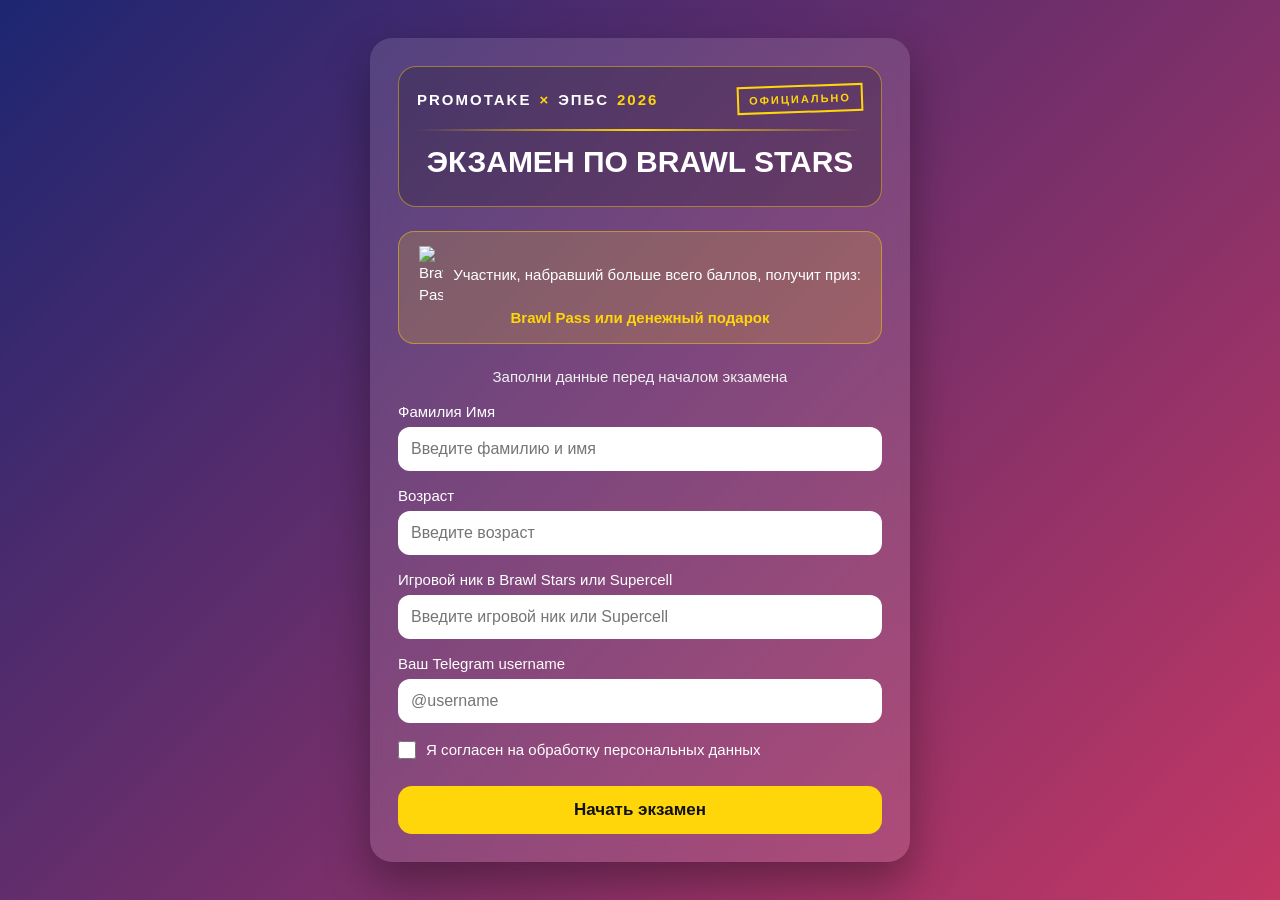
==== commit c0ddf4ff: "Update index.html" ====
--- a/index.html
+++ b/index.html
@@ -1,346 +1,511 @@
-<!DOCTYPE html>
-<html lang="ru">
-<head>
-  <meta charset="UTF-8" />
-  <meta name="viewport" content="width=device-width, initial-scale=1.0" />
-  <title>Регистрация | Экзамен по Brawl Stars</title>
-  <link rel="stylesheet" href="style.css" />
-
-  <style>
-    .rules-overlay {
-      position: fixed;
-      inset: 0;
-      background: rgba(0, 0, 0, 0.72);
-      display: none;
-      justify-content: center;
-      align-items: center;
-      z-index: 9999;
-      padding: 20px;
-      overflow-y: auto;
-    }
-
-    .rules-overlay.active {
-      display: flex;
-    }
-
-    .rules-modal {
-      width: 100%;
-      max-width: 620px;
-      max-height: calc(100dvh - 40px);
-      background: linear-gradient(135deg, #3b235c, #6d2f70);
-      border-radius: 24px;
-      padding: 32px;
-      box-shadow: 0 25px 70px rgba(0, 0, 0, 0.55);
-      border: 2px solid rgba(255, 214, 10, 0.45);
-      color: #fff;
-      animation: modalShow 0.25s ease;
-      display: flex;
-      flex-direction: column;
-      overflow: hidden;
-    }
-
-    @keyframes modalShow {
-      from {
-        opacity: 0;
-        transform: scale(0.92) translateY(20px);
-      }
-      to {
-        opacity: 1;
-        transform: scale(1) translateY(0);
-      }
-    }
-
-    .rules-modal h2 {
-      text-align: center;
-      color: #ffd60a;
-      font-size: 28px;
-      margin-bottom: 10px;
-      text-transform: uppercase;
-      flex-shrink: 0;
-    }
-
-    .rules-subtitle {
-      text-align: center;
-      color: #e8e8e8;
-      margin-bottom: 20px;
-      font-size: 16px;
-      flex-shrink: 0;
-    }
-
-    .rules-list {
-      background: rgba(0, 0, 0, 0.25);
-      border-radius: 18px;
-      padding: 20px;
-      margin-bottom: 18px;
-      line-height: 1.6;
-      overflow-y: auto;
-      flex: 1;
-    }
-
-    .rules-list p {
-      margin-bottom: 10px;
-      font-size: 16px;
-    }
-
-    .rules-warning {
-      color: #ffd60a;
-      font-weight: bold;
-      margin-top: 14px;
-      text-align: center;
-    }
-
-    .rules-check {
-      display: flex;
-      flex-direction: row;
-      align-items: flex-start;
-      gap: 12px;
-      margin: 14px 0;
-      font-size: 15px;
-      cursor: pointer;
-      flex-shrink: 0;
-      line-height: 1.4;
-    }
-
-    .rules-check input {
-      width: 20px;
-      height: 20px;
-      min-width: 20px;
-      cursor: pointer;
-      margin-top: 2px;
-    }
-
-    .rules-buttons {
-      display: flex;
-      gap: 12px;
-      margin-top: 12px;
-      flex-shrink: 0;
-    }
-
-    .rules-buttons button {
-      flex: 1;
-      margin-top: 0;
-    }
-
-    .rules-cancel {
-      background: rgba(255, 255, 255, 0.18);
-      color: #fff;
-    }
-
-    .rules-cancel:hover {
-      background: rgba(255, 255, 255, 0.28);
-    }
-
-    .rules-ok:disabled {
-      opacity: 0.45;
-      cursor: not-allowed;
-      transform: none;
-    }
-
-    @media (max-width: 520px) {
-      .rules-overlay {
-        align-items: flex-start;
-        padding: 10px;
-      }
-
-      .rules-modal {
-        max-height: calc(100dvh - 20px);
+  <!DOCTYPE html>
+  <html lang="ru">
+  <head>
+    <meta charset="UTF-8" />
+    <meta name="viewport" content="width=device-width, initial-scale=1.0" />
+    <title>Регистрация | Экзамен по Brawl Stars</title>
+    <link rel="stylesheet" href="style.css" />
+
+    <style>
+      .start-page {
+        align-items: center;
+        justify-content: center;
+        padding-top: 24px;
+        padding-bottom: 24px;
+      }
+
+      .start-card {
+        max-width: 540px;
+        padding: 28px;
+      }
+
+      .official-header {
+        margin-bottom: 24px;
         padding: 18px;
         border-radius: 18px;
+        background: rgba(0, 0, 0, 0.18);
+        border: 1px solid rgba(255, 214, 10, 0.45);
+      }
+
+      .official-top {
+        display: flex;
+        justify-content: space-between;
+        align-items: center;
+        gap: 14px;
+        margin-bottom: 16px;
+      }
+
+      .official-brand {
+        display: flex;
+        align-items: center;
+        flex-wrap: wrap;
+        gap: 8px;
+        font-size: 15px;
+        font-weight: bold;
+        letter-spacing: 2px;
+        text-transform: uppercase;
+      }
+
+      .official-cross,
+      .official-year {
+        color: #ffd60a;
+      }
+
+      .official-stamp {
+        padding: 6px 10px;
+        border: 2px solid #ffd60a;
+        color: #ffd60a;
+        font-size: 11px;
+        font-weight: bold;
+        letter-spacing: 2px;
+        text-transform: uppercase;
+        transform: rotate(-2deg);
+        white-space: nowrap;
+      }
+
+      .official-divider {
+        height: 2px;
+        margin: 14px 0;
+        background: linear-gradient(90deg, transparent, #ffd60a, transparent);
+      }
+
+      .main-title {
+        text-align: center;
+        margin-bottom: 8px;
+        font-size: 30px;
+        line-height: 1.15;
+        text-transform: uppercase;
+      }
+
+      .prize-info {
+        margin: 18px 0 24px;
+        padding: 14px;
+        border-radius: 16px;
+        background: rgba(255, 214, 10, 0.16);
+        border: 1px solid rgba(255, 214, 10, 0.45);
+        text-align: center;
+        line-height: 1.5;
+        color: #fff;
+        font-size: 15px;
+      }
+
+      .prize-info b {
+        color: #ffd60a;
+      }
+
+      .prize-icon {
+        width: 24px;
+        height: auto;
+        vertical-align: middle;
+        margin-right: 6px;
+        display: inline-block;
+      }
+
+      .form-title {
+        text-align: center;
+        margin-bottom: 18px;
+        color: #f1f1f1;
+        font-size: 15px;
+      }
+
+      .rules-overlay {
+        position: fixed;
+        inset: 0;
+        background: rgba(0, 0, 0, 0.72);
+        display: none;
+        justify-content: center;
+        align-items: center;
+        z-index: 9999;
+        padding: 20px;
+        overflow-y: auto;
+      }
+
+      .rules-overlay.active {
+        display: flex;
+      }
+
+      .rules-modal {
+        width: 100%;
+        max-width: 620px;
+        max-height: calc(100dvh - 40px);
+        background: linear-gradient(135deg, #3b235c, #6d2f70);
+        border-radius: 24px;
+        padding: 32px;
+        box-shadow: 0 25px 70px rgba(0, 0, 0, 0.55);
+        border: 2px solid rgba(255, 214, 10, 0.45);
+        color: #fff;
+        animation: modalShow 0.25s ease;
+        display: flex;
+        flex-direction: column;
+        overflow: hidden;
+      }
+
+      @keyframes modalShow {
+        from {
+          opacity: 0;
+          transform: scale(0.92) translateY(20px);
+        }
+        to {
+          opacity: 1;
+          transform: scale(1) translateY(0);
+        }
       }
 
       .rules-modal h2 {
-        font-size: 22px;
-        margin-bottom: 6px;
+        text-align: center;
+        color: #ffd60a;
+        font-size: 28px;
+        margin-bottom: 10px;
+        text-transform: uppercase;
+        flex-shrink: 0;
       }
 
       .rules-subtitle {
-        font-size: 14px;
-        margin-bottom: 12px;
+        text-align: center;
+        color: #e8e8e8;
+        margin-bottom: 20px;
+        font-size: 16px;
+        flex-shrink: 0;
       }
 
       .rules-list {
-        padding: 14px;
-        border-radius: 14px;
-        margin-bottom: 12px;
-        line-height: 1.45;
+        background: rgba(0, 0, 0, 0.25);
+        border-radius: 18px;
+        padding: 20px;
+        margin-bottom: 18px;
+        line-height: 1.6;
+        overflow-y: auto;
+        flex: 1;
       }
 
       .rules-list p {
-        font-size: 14px;
-        margin-bottom: 8px;
+        margin-bottom: 10px;
+        font-size: 16px;
       }
 
       .rules-warning {
-        font-size: 14px;
+        color: #ffd60a;
+        font-weight: bold;
+        margin-top: 14px;
+        text-align: center;
       }
 
       .rules-check {
-        font-size: 14px;
-        margin: 10px 0;
+        display: flex;
+        flex-direction: row;
+        align-items: flex-start;
+        gap: 12px;
+        margin: 14px 0;
+        font-size: 15px;
+        cursor: pointer;
+        flex-shrink: 0;
+        line-height: 1.4;
+      }
+
+      .rules-check input {
+        width: 20px;
+        height: 20px;
+        min-width: 20px;
+        cursor: pointer;
+        margin-top: 2px;
       }
 
       .rules-buttons {
-        flex-direction: column;
-        gap: 8px;
+        display: flex;
+        gap: 12px;
+        margin-top: 12px;
+        flex-shrink: 0;
       }
 
       .rules-buttons button {
-        padding: 12px;
-        font-size: 15px;
-      }
-    }
-  </style>
-</head>
-<body>
-
-  <div class="container">
-    <div class="card">
-      <h1>Экзамен по Brawl Stars</h1>
-      <p class="subtitle">Заполни данные перед началом экзамена</p>
-
-      <form id="registerForm">
-        <label>
-          Фамилия Имя
-          <input type="text" id="fullName" placeholder="Введите фамилию и имя" required />
-        </label>
-
-        <label>
-          Возраст
-          <input type="number" id="age" placeholder="Введите возраст" required min="1" />
-        </label>
-
-        <label>
-          Игровой ник в Brawl Stars или Supercell
-          <input type="text" id="supercellId" placeholder="Введите игровой ник или Supercell" required />
-        </label>
-
-        <label>
-          Ваш Telegram username
-          <input type="text" id="telegram" placeholder="@username" required />
-        </label>
-
-        <label class="checkbox">
-          <input type="checkbox" id="consent" required />
-          <span>Я согласен на обработку персональных данных</span>
-        </label>
-
-        <button type="submit">Начать экзамен</button>
-      </form>
-    </div>
-  </div>
-
-  <div class="rules-overlay" id="rulesOverlay">
-    <div class="rules-modal">
-      <h2>Внимание</h2>
-      <p class="rules-subtitle">Правила проведения экзамена</p>
-
-      <div class="rules-list">
-        <p>1. На прохождение экзамена даётся 25 минут.</p>
-        <p>2. Нельзя сворачивать вкладку с экзаменом.</p>
-        <p>3. Нельзя переходить в другие окна, программы или вкладки.</p>
-        <p>4. Нельзя закрывать или обновлять страницу до завершения экзамена.</p>
-        <p>5. Нельзя пользоваться поиском, подсказками и сторонними материалами.</p>
-        <p>6. Экзамен можно пройти только один раз.</p>
-        <p>7. Будут учитываться только попытки, в которых указан действующий Telegram username.</p>
-        <p>8. Повторное прохождение экзамена автоматически фиксируется системой и не засчитывается.</p>
-        <p>9. При нарушении правил экзамен автоматически аннулируется.</p>
-
-        <p class="rules-warning">
-          Система фиксирует нарушения и повторные попытки. В таком случае результат экзамена будет аннулирован.
-        </p>
-      </div>
-
-      <label class="rules-check">
-        <input type="checkbox" id="rulesAccepted" />
-        <span>Я ознакомился с правилами проведения экзамена</span>
-      </label>
-
-      <div class="rules-buttons">
-        <button type="button" class="rules-cancel" id="cancelRulesBtn">Отмена</button>
-        <button type="button" class="rules-ok" id="startExamBtn" disabled>ОК, начать экзамен</button>
+        flex: 1;
+        margin-top: 0;
+      }
+
+      .rules-cancel {
+        background: rgba(255, 255, 255, 0.18);
+        color: #fff;
+      }
+
+      .rules-cancel:hover {
+        background: rgba(255, 255, 255, 0.28);
+      }
+
+      .rules-ok:disabled {
+        opacity: 0.45;
+        cursor: not-allowed;
+        transform: none;
+      }
+
+      @media (max-width: 520px) {
+        .start-page {
+          padding: 12px;
+        }
+
+        .start-card {
+          padding: 18px;
+        }
+
+        .official-header {
+          padding: 14px;
+          border-radius: 16px;
+        }
+
+        .official-top {
+          align-items: flex-start;
+        }
+
+        .official-brand {
+          font-size: 12px;
+          letter-spacing: 1px;
+        }
+
+        .official-stamp {
+          font-size: 10px;
+          padding: 5px 8px;
+        }
+
+        .main-title {
+          font-size: 24px;
+        }
+
+        .prize-info {
+          font-size: 14px;
+          padding: 13px;
+        }
+
+        .prize-icon {
+          width: 24px;
+        }
+
+        .rules-overlay {
+          align-items: flex-start;
+          padding: 10px;
+        }
+
+        .rules-modal {
+          max-height: calc(100dvh - 20px);
+          padding: 18px;
+          border-radius: 18px;
+        }
+
+        .rules-modal h2 {
+          font-size: 22px;
+          margin-bottom: 6px;
+        }
+
+        .rules-subtitle {
+          font-size: 14px;
+          margin-bottom: 12px;
+        }
+
+        .rules-list {
+          padding: 14px;
+          border-radius: 14px;
+          margin-bottom: 12px;
+          line-height: 1.45;
+        }
+
+        .rules-list p {
+          font-size: 14px;
+          margin-bottom: 8px;
+        }
+
+        .rules-warning {
+          font-size: 14px;
+        }
+
+        .rules-check {
+          font-size: 14px;
+          margin: 10px 0;
+        }
+
+        .rules-buttons {
+          flex-direction: column;
+          gap: 8px;
+        }
+
+        .rules-buttons button {
+          padding: 12px;
+          font-size: 15px;
+        }
+      }
+    </style>
+  </head>
+  <body>
+
+    <div class="container start-page">
+      <div class="card start-card">
+
+        <div class="official-header">
+          <div class="official-top">
+            <div class="official-brand">
+              <span>PROMOTAKE</span>
+              <span class="official-cross">×</span>
+              <span>ЭПБС</span>
+              <span class="official-year">2026</span>
+            </div>
+
+            <div class="official-stamp">Официально</div>
+          </div>
+
+          <div class="official-divider"></div>
+
+          <h1 class="main-title">Экзамен по Brawl Stars</h1>
+        </div>
+
+        <div class="prize-info">
+          <img src="bp.png" alt="Brawl Pass" class="prize-icon">
+          Участник, набравший больше всего баллов, получит приз:
+          <br>
+          <b>Brawl Pass или денежный подарок</b>
+        </div>
+
+        <p class="form-title">Заполни данные перед началом экзамена</p>
+
+        <form id="registerForm">
+          <label>
+            Фамилия Имя
+            <input type="text" id="fullName" placeholder="Введите фамилию и имя" required />
+          </label>
+
+          <label>
+            Возраст
+            <input type="number" id="age" placeholder="Введите возраст" required min="1" />
+          </label>
+
+          <label>
+            Игровой ник в Brawl Stars или Supercell
+            <input type="text" id="supercellId" placeholder="Введите игровой ник или Supercell" required />
+          </label>
+
+          <label>
+            Ваш Telegram username
+            <input type="text" id="telegram" placeholder="@username" required />
+          </label>
+
+          <label class="checkbox">
+            <input type="checkbox" id="consent" required />
+            <span>Я согласен на обработку персональных данных</span>
+          </label>
+
+          <button type="submit">Начать экзамен</button>
+        </form>
       </div>
     </div>
-  </div>
-
-  <script>
-    const form = document.getElementById("registerForm");
-    const rulesOverlay = document.getElementById("rulesOverlay");
-    const rulesAccepted = document.getElementById("rulesAccepted");
-    const startExamBtn = document.getElementById("startExamBtn");
-    const cancelRulesBtn = document.getElementById("cancelRulesBtn");
-    const telegramInput = document.getElementById("telegram");
-
-    let savedUserData = null;
-
-    telegramInput.addEventListener("focus", function() {
-      if (!telegramInput.value.trim()) {
-        telegramInput.value = "@";
-      }
-    });
-
-    telegramInput.addEventListener("input", function() {
-      let value = telegramInput.value;
-
-      value = value.replace(/\s/g, "");
-      value = value.replace(/@+/g, "");
-
-      telegramInput.value = value ? "@" + value : "@";
-    });
-
-    telegramInput.addEventListener("blur", function() {
-      if (telegramInput.value === "@") {
-        telegramInput.value = "";
-      } else {
-        telegramInput.value = normalizeTelegramInput(telegramInput.value);
-      }
-    });
-
-    form.addEventListener("submit", function(event) {
-      event.preventDefault();
-
-      savedUserData = {
-        fullName: document.getElementById("fullName").value.trim(),
-        age: document.getElementById("age").value.trim(),
-        supercellId: document.getElementById("supercellId").value.trim(),
-        telegram: normalizeTelegramInput(document.getElementById("telegram").value)
-      };
-
-      rulesAccepted.checked = false;
-      startExamBtn.disabled = true;
-      rulesOverlay.classList.add("active");
-    });
-
-    rulesAccepted.addEventListener("change", function() {
-      startExamBtn.disabled = !rulesAccepted.checked;
-    });
-
-    cancelRulesBtn.addEventListener("click", function() {
-      rulesOverlay.classList.remove("active");
-    });
-
-    startExamBtn.addEventListener("click", function() {
-      if (!rulesAccepted.checked || !savedUserData) {
-        return;
-      }
-
-      localStorage.setItem("brawlExamUser", JSON.stringify(savedUserData));
-      localStorage.setItem("brawlExamStartTime", Date.now());
-      localStorage.removeItem("brawlExamResult");
-      localStorage.removeItem("brawlExamViolation");
-
-      window.location.href = "exam.html";
-    });
-
-    function normalizeTelegramInput(value) {
-      value = value.trim().replace(/\s/g, "").replace(/@+/g, "");
-
-      if (!value) {
-        return "";
-      }
-
-      return "@" + value;
-    }
-  </script>
-
-</body>
-</html>
+
+    <div class="rules-overlay" id="rulesOverlay">
+      <div class="rules-modal">
+        <h2>Внимание</h2>
+        <p class="rules-subtitle">Правила проведения экзамена</p>
+
+        <div class="rules-list">
+          <p>1. На прохождение экзамена даётся 15 минут.</p>
+          <p>2. Нельзя сворачивать вкладку с экзаменом.</p>
+          <p>3. Нельзя переходить в другие окна, программы или вкладки.</p>
+          <p>4. Нельзя закрывать или обновлять страницу до завершения экзамена.</p>
+          <p>5. Нельзя пользоваться поиском, подсказками и сторонними материалами.</p>
+          <p>6. Экзамен можно пройти только один раз.</p>
+          <p>7. Будут учитываться только попытки, в которых указан действующий Telegram username.</p>
+          <p>8. Повторное прохождение экзамена автоматически фиксируется системой и не засчитывается.</p>
+          <p>9. При нарушении правил экзамен автоматически аннулируется.</p>
+
+          <p class="rules-warning">
+            Указывайте действующий Telegram username. Система фиксирует нарушения и повторные попытки, такие результаты не засчитываются.
+          </p>
+        </div>
+
+        <label class="rules-check">
+          <input type="checkbox" id="rulesAccepted" />
+          <span>Я ознакомился с правилами проведения экзамена</span>
+        </label>
+
+        <div class="rules-buttons">
+          <button type="button" class="rules-cancel" id="cancelRulesBtn">Отмена</button>
+          <button type="button" class="rules-ok" id="startExamBtn" disabled>ОК, начать экзамен</button>
+        </div>
+      </div>
+    </div>
+
+    <script>
+      const form = document.getElementById("registerForm");
+      const rulesOverlay = document.getElementById("rulesOverlay");
+      const rulesAccepted = document.getElementById("rulesAccepted");
+      const startExamBtn = document.getElementById("startExamBtn");
+      const cancelRulesBtn = document.getElementById("cancelRulesBtn");
+      const telegramInput = document.getElementById("telegram");
+
+      let savedUserData = null;
+
+      telegramInput.addEventListener("focus", function() {
+        if (!telegramInput.value.trim()) {
+          telegramInput.value = "@";
+        }
+      });
+
+      telegramInput.addEventListener("input", function() {
+        let value = telegramInput.value;
+
+        value = value.replace(/\s/g, "");
+        value = value.replace(/@+/g, "");
+
+        telegramInput.value = value ? "@" + value : "@";
+      });
+
+      telegramInput.addEventListener("blur", function() {
+        if (telegramInput.value === "@") {
+          telegramInput.value = "";
+        } else {
+          telegramInput.value = normalizeTelegramInput(telegramInput.value);
+        }
+      });
+
+      form.addEventListener("submit", function(event) {
+        event.preventDefault();
+
+        savedUserData = {
+          fullName: document.getElementById("fullName").value.trim(),
+          age: document.getElementById("age").value.trim(),
+          supercellId: document.getElementById("supercellId").value.trim(),
+          telegram: normalizeTelegramInput(document.getElementById("telegram").value)
+        };
+
+        rulesAccepted.checked = false;
+        startExamBtn.disabled = true;
+        rulesOverlay.classList.add("active");
+      });
+
+      rulesAccepted.addEventListener("change", function() {
+        startExamBtn.disabled = !rulesAccepted.checked;
+      });
+
+      cancelRulesBtn.addEventListener("click", function() {
+        rulesOverlay.classList.remove("active");
+      });
+
+      startExamBtn.addEventListener("click", function() {
+        if (!rulesAccepted.checked || !savedUserData) {
+          return;
+        }
+
+        localStorage.setItem("brawlExamUser", JSON.stringify(savedUserData));
+        localStorage.setItem("brawlExamStartTime", Date.now());
+        localStorage.removeItem("brawlExamResult");
+        localStorage.removeItem("brawlExamViolation");
+
+        window.location.href = "exam.html";
+      });
+
+      function normalizeTelegramInput(value) {
+        value = value.trim().replace(/\s/g, "").replace(/@+/g, "");
+
+        if (!value) {
+          return "";
+        }
+
+        return "@" + value;
+      }
+    </script>
+
+  </body>
+  </html>
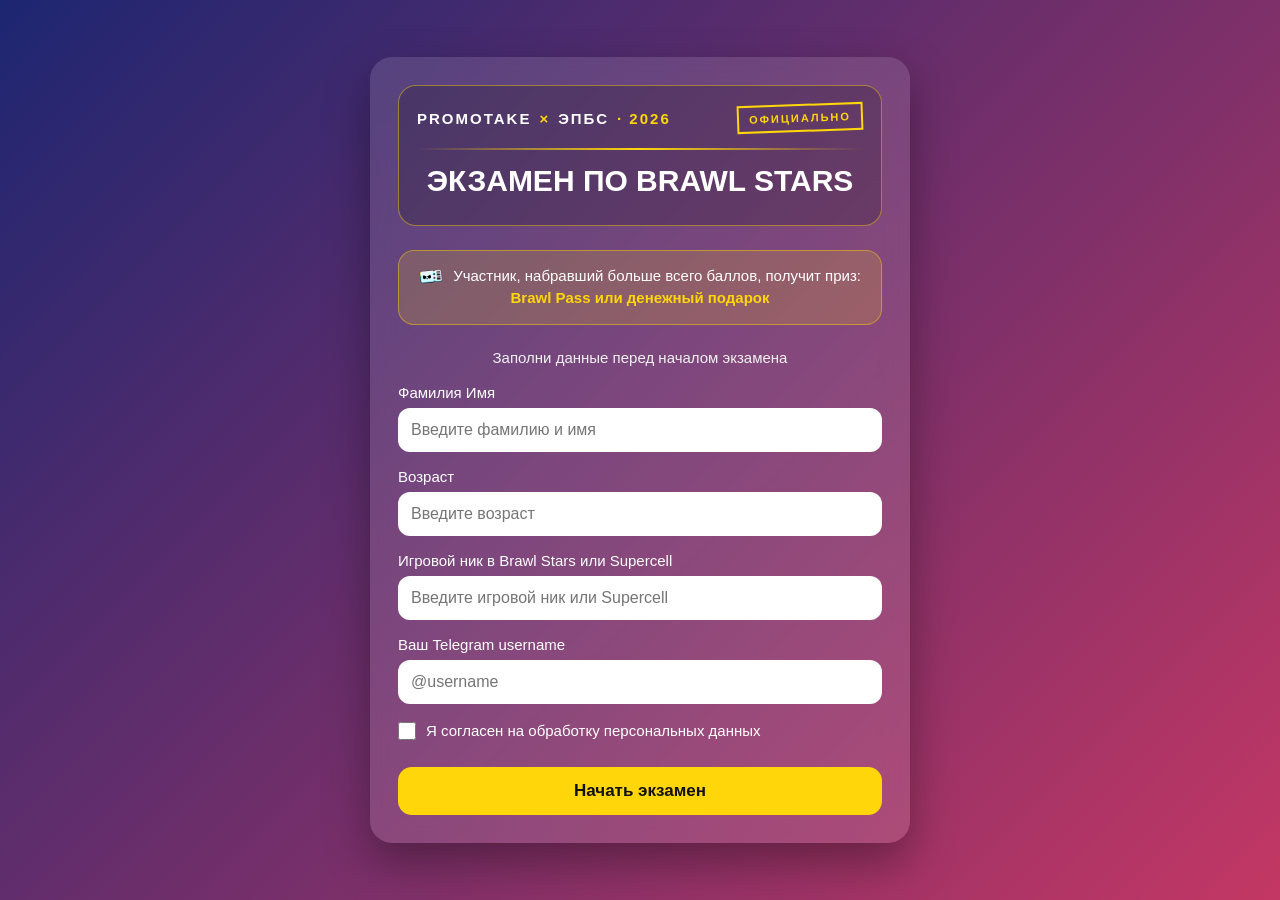
==== commit 2fd4cf79: "Update index.html" ====
--- a/index.html
+++ b/index.html
@@ -343,7 +343,7 @@
               <span>PROMOTAKE</span>
               <span class="official-cross">×</span>
               <span>ЭПБС</span>
-              <span class="official-year">2026</span>
+              <span class="official-year">· 2026</span>
             </div>
 
             <div class="official-stamp">Официально</div>
--- a/style.css
+++ b/style.css
@@ -401,3 +401,18 @@
   border-radius: 16px;
   box-shadow: 0 12px 30px rgba(0, 0, 0, 0.35);
 }
+.prize-info {
+  margin: 18px 0 24px;
+  padding: 14px;
+  border-radius: 16px;
+  background: rgba(255, 214, 10, 0.18);
+  border: 1px solid rgba(255, 214, 10, 0.45);
+  text-align: center;
+  line-height: 1.5;
+  color: #fff;
+  font-size: 15px;
+}
+
+.prize-info b {
+  color: #ffd60a;
+}
